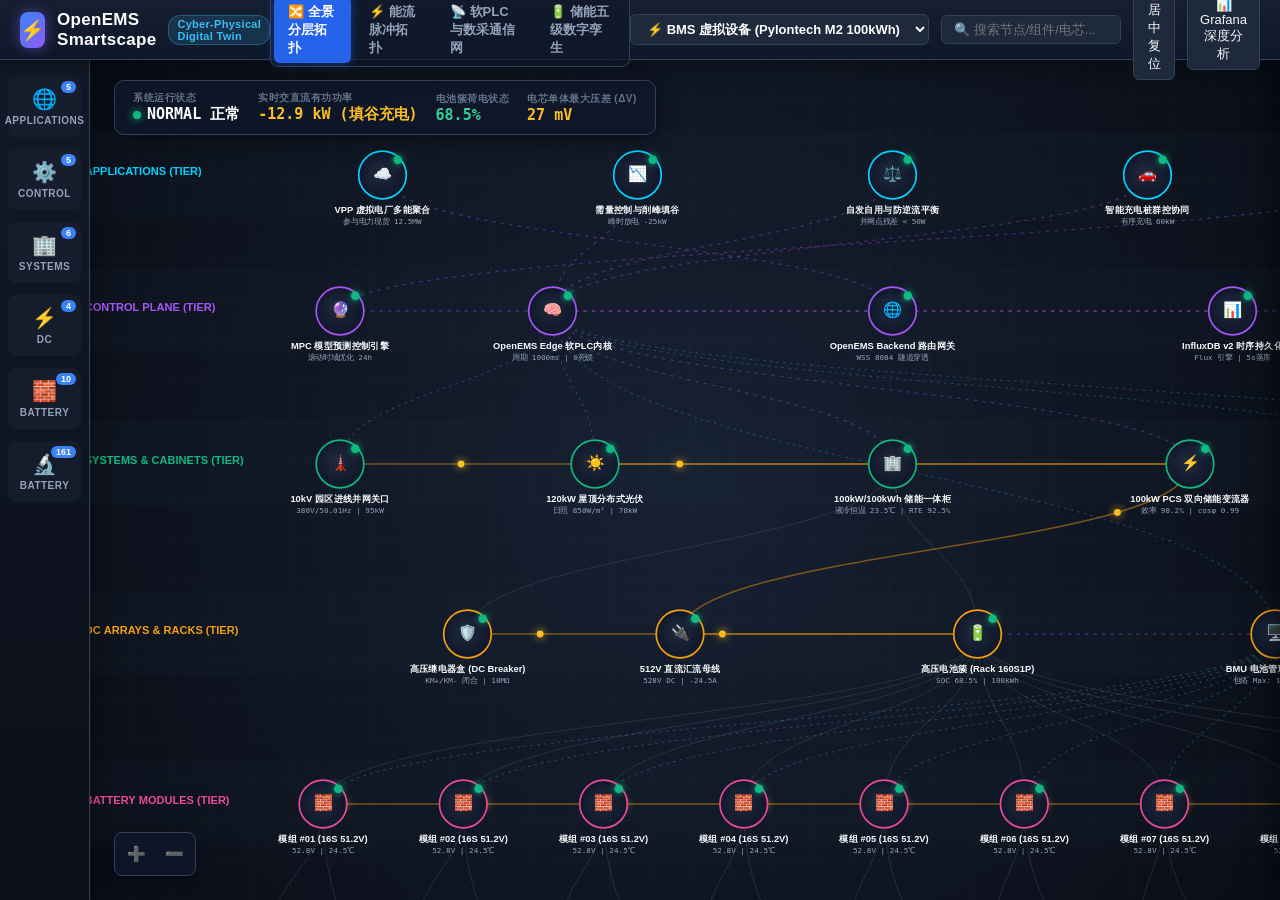
==== smartscape/index.html @ bf49f4ec "feat(smartscape): build Dynatrace Smartscape-style full-stack interactive topology system for OpenEM" ====
<!DOCTYPE html>
<html lang="zh-CN">
<head>
  <meta charset="UTF-8">
  <meta name="viewport" content="width=device-width, initial-scale=1.0">
  <title>OpenEMS Smartscape | 储能系统与微电网立体全栈拓扑</title>
  <link rel="stylesheet" href="smartscape.css">
  <link rel="icon" href="data:image/svg+xml,<svg xmlns='http://www.w3.org/2000/svg' viewBox='0 0 100 100'><text y='.9em' font-size='90'>⚡</text></svg>">
</head>
<body>
  <div id="app-container">

    <!-- Top Navigation Header -->
    <header id="smartscape-header">
      <div class="brand-section">
        <div class="brand-icon">⚡</div>
        <div class="brand-title">
          OpenEMS Smartscape
          <span class="brand-tag">Cyber-Physical Digital Twin</span>
        </div>
      </div>

      <!-- Mode Switcher Tabs -->
      <div class="mode-tabs">
        <div class="mode-tab active" data-mode="smartscape">🔀 全景分层拓扑</div>
        <div class="mode-tab" data-mode="powerflow">⚡ 能流脉冲拓扑</div>
        <div class="mode-tab" data-mode="controlcomm">📡 软PLC与数采通信网</div>
        <div class="mode-tab" data-mode="bess">🔋 储能五级数字孪生</div>
      </div>

      <!-- Control Buttons & Station Switcher -->
      <div class="controls-section">
        <select id="station-select" class="station-select">
          <option value="bms">⚡ BMS 虚拟设备 (Pylontech M2 100kWh)</option>
          <option value="0">🏭 园区光储充一体化微电网 (edge0)</option>
          <option value="1">🏗️ 重工业削峰填谷储能系统 (edge1)</option>
          <option value="2">⚡ 电网侧独立调频储能电站 (edge2)</option>
          <option value="3">🏬 商业综合体分布式微网 (edge3)</option>
          <option value="4">🏝️ 海岛多能互补离网系统 (edge4)</option>
        </select>

        <input type="text" id="search-box" class="search-box" placeholder="🔍 搜索节点/组件/电芯...">

        <button id="btn-fit" class="header-btn" title="自适应居中">🎯 居中复位</button>
        <button onclick="window.open('/d/openems-bess-topology', '_blank')" class="header-btn" title="查看 Grafana 五级深度分析看板">📊 Grafana 深度分析</button>
      </div>
    </header>

    <!-- Main Viewport (Rail + Canvas + Inspector Drawer) -->
    <div id="main-viewport">

      <!-- Left Vertical Smartscape Rail -->
      <aside id="smartscape-rail">
        <!-- Dynamically populated with Tiers: Apps, Control, Systems, Arrays, Modules, Cells -->
      </aside>

      <!-- Center Interactive Canvas Area -->
      <main id="canvas-wrapper">
        <div class="canvas-grid-bg"></div>
        <canvas id="topology-canvas"></canvas>

        <!-- Floating Global KPI Status Banner -->
        <div class="global-kpi-banner">
          <div class="kpi-item">
            <span class="kpi-label">系统运行状态</span>
            <span class="kpi-val"><span class="status-dot"></span>NORMAL 正常</span>
          </div>
          <div class="kpi-item">
            <span class="kpi-label">实时交直流有功功率</span>
            <span id="kpi-power" class="kpi-val">-12.9 kW (填谷充电)</span>
          </div>
          <div class="kpi-item">
            <span class="kpi-label">电池簇荷电状态</span>
            <span id="kpi-soc" class="kpi-val" style="color: #34d399;">68.5%</span>
          </div>
          <div class="kpi-item">
            <span class="kpi-label">电芯单体最大压差 (ΔV)</span>
            <span id="kpi-delta-v" class="kpi-val" style="color: #fbbf24;">27 mV</span>
          </div>
        </div>

        <!-- Canvas Floating Bottom Toolbar -->
        <div class="canvas-toolbar">
          <button id="btn-zoom-in" class="canvas-tool-btn" title="放大">➕</button>
          <button id="btn-zoom-out" class="canvas-tool-btn" title="缩小">➖</button>
        </div>

        <!-- Hover Floating Tooltip -->
        <div id="smartscape-tooltip" class="smartscape-tooltip"></div>
      </main>

      <!-- Right-Hand Inspector Drawer -->
      <aside id="inspector-drawer" class="collapsed">
        <div class="drawer-header">
          <div>
            <div id="drawer-badge" class="drawer-entity-badge">TIER</div>
            <div id="drawer-title" class="drawer-title">实体全景探针</div>
            <div id="drawer-subtitle" class="drawer-subtitle">选择拓扑节点查看实时健康体检</div>
          </div>
          <button id="drawer-close" class="drawer-close-btn" title="收起抽屉">✕</button>
        </div>

        <div class="drawer-body">
          <!-- Real-Time Metrics Grid -->
          <div>
            <div class="section-label">⚡ 实时运行遥测指标 (Real-Time KPIs)</div>
            <div id="drawer-metrics" class="metrics-grid">
              <!-- Dynamically populated cards -->
            </div>
          </div>

          <!-- Rolling 30-Second Sparkline Trend -->
          <div>
            <div class="section-label">📈 动态时序趋势 (30s Rolling Trend)</div>
            <div class="sparkline-box">
              <canvas id="sparkline-canvas"></canvas>
            </div>
          </div>

          <!-- Upstream Dependencies -->
          <div>
            <div class="section-label">⬆️ 上游供给与控制依赖 (Inbound Dependencies)</div>
            <div id="drawer-deps-in" class="dep-tree">
              <!-- Dynamically populated -->
            </div>
          </div>

          <!-- Downstream Dependencies -->
          <div>
            <div class="section-label">⬇️ 下游受控与下级拓扑 (Outbound Containment)</div>
            <div id="drawer-deps-out" class="dep-tree">
              <!-- Dynamically populated -->
            </div>
          </div>

          <!-- Diagnostic Action Buttons -->
          <div>
            <div class="section-label">🛠️ 设备指令与控制动作 (Actions)</div>
            <div class="action-btn-row">
              <button onclick="window.open('/openems-rest/channel/battery0/Soc', '_blank')" class="action-btn action-btn-outline">🔍 REST 通道探针</button>
              <button onclick="window.open('/d/openems-bess-topology', '_blank')" class="action-btn action-btn-primary">📊 Grafana 诊断大屏</button>
            </div>
          </div>
        </div>
      </aside>

    </div>
  </div>

  <script src="smartscape.js"></script>
</body>
</html>
---- smartscape/smartscape.css ----
/* ==========================================================================
   Dynatrace-Style Smartscape Full-Stack Interactive Topology Stylesheet
   Theme: Cyber-Industrial Dark Mode (Precision Sci-Fi / High-Contrast)
   ========================================================================== */

:root {
  --bg-dark: #0a0e17;
  --bg-panel: #111827;
  --bg-panel-hover: #1f2937;
  --bg-surface: #1e293b;
  --border-color: #334155;
  --border-light: #475569;
  
  --text-main: #f8fafc;
  --text-muted: #94a3b8;
  --text-dim: #64748b;
  
  /* Dynatrace Smartscape Tier Neon Accents */
  --tier-app: #00d2ff;
  --tier-ctrl: #a855f7;
  --tier-sys: #10b981;
  --tier-array: #f59e0b;
  --tier-mod: #ec4899;
  --tier-cell: #06b6d4;
  
  /* Status Colors */
  --status-normal: #10b981;
  --status-warning: #f59e0b;
  --status-critical: #ef4444;
  --status-charge: #fbbf24;
  --status-discharge: #3b82f6;
  --status-standby: #64748b;

  --font-sans: -apple-system, BlinkMacSystemFont, 'Segoe UI', Roboto, Helvetica, Arial, sans-serif;
  --font-mono: 'JetBrains Mono', 'Fira Code', Consolas, monospace;
}

* {
  box-sizing: border-box;
  margin: 0;
  padding: 0;
}

body, html {
  width: 100%;
  height: 100%;
  overflow: hidden;
  background-color: var(--bg-dark);
  color: var(--text-main);
  font-family: var(--font-sans);
  user-select: none;
}

#app-container {
  display: flex;
  flex-direction: column;
  width: 100vw;
  height: 100vh;
}

/* ==========================================================================
   Top Header Navigation Bar
   ========================================================================== */
#smartscape-header {
  height: 60px;
  background: linear-gradient(180deg, #161f30 0%, #0f172a 100%);
  border-bottom: 1px solid var(--border-color);
  display: flex;
  align-items: center;
  justify-content: space-between;
  padding: 0 20px;
  z-index: 100;
  box-shadow: 0 4px 20px rgba(0, 0, 0, 0.4);
}

.brand-section {
  display: flex;
  align-items: center;
  gap: 12px;
}

.brand-icon {
  width: 36px;
  height: 36px;
  background: linear-gradient(135deg, #3b82f6 0%, #8b5cf6 100%);
  border-radius: 8px;
  display: flex;
  align-items: center;
  justify-content: center;
  font-size: 20px;
  box-shadow: 0 0 14px rgba(139, 92, 246, 0.5);
}

.brand-title {
  font-size: 17px;
  font-weight: 700;
  letter-spacing: 0.3px;
  color: #fff;
  display: flex;
  align-items: center;
  gap: 8px;
}

.brand-tag {
  font-size: 11px;
  font-weight: 600;
  padding: 2px 8px;
  border-radius: 12px;
  background: rgba(56, 189, 248, 0.15);
  color: #38bdf8;
  border: 1px solid rgba(56, 189, 248, 0.3);
}

.mode-tabs {
  display: flex;
  background: rgba(15, 23, 42, 0.7);
  border: 1px solid var(--border-color);
  border-radius: 8px;
  padding: 3px;
  gap: 4px;
}

.mode-tab {
  padding: 6px 14px;
  font-size: 13px;
  font-weight: 600;
  color: var(--text-muted);
  border-radius: 6px;
  cursor: pointer;
  transition: all 0.2s ease;
  display: flex;
  align-items: center;
  gap: 6px;
}

.mode-tab:hover {
  color: #fff;
  background: rgba(255, 255, 255, 0.05);
}

.mode-tab.active {
  color: #fff;
  background: #2563eb;
  box-shadow: 0 0 10px rgba(37, 99, 235, 0.5);
}

.controls-section {
  display: flex;
  align-items: center;
  gap: 12px;
}

.station-select {
  background: var(--bg-surface);
  border: 1px solid var(--border-color);
  color: #fff;
  padding: 6px 12px;
  border-radius: 6px;
  font-size: 13px;
  font-weight: 600;
  outline: none;
  cursor: pointer;
}

.station-select:focus {
  border-color: #3b82f6;
  box-shadow: 0 0 8px rgba(59, 130, 246, 0.4);
}

.search-box {
  background: var(--bg-surface);
  border: 1px solid var(--border-color);
  border-radius: 6px;
  padding: 6px 12px;
  color: #fff;
  font-size: 13px;
  outline: none;
  width: 180px;
  transition: width 0.3s ease;
}

.search-box:focus {
  width: 240px;
  border-color: #3b82f6;
}

.header-btn {
  background: var(--bg-surface);
  border: 1px solid var(--border-color);
  color: var(--text-main);
  padding: 6px 12px;
  border-radius: 6px;
  font-size: 13px;
  cursor: pointer;
  display: flex;
  align-items: center;
  gap: 6px;
  transition: all 0.2s;
}

.header-btn:hover {
  background: var(--bg-panel-hover);
  border-color: var(--border-light);
}

/* ==========================================================================
   Main Layout: Rail + Canvas + Drawer
   ========================================================================== */
#main-viewport {
  flex: 1;
  display: flex;
  position: relative;
  overflow: hidden;
}

/* Left Vertical Smartscape Rail */
#smartscape-rail {
  width: 90px;
  background: linear-gradient(180deg, #111827 0%, #0b0f19 100%);
  border-right: 1px solid var(--border-color);
  display: flex;
  flex-direction: column;
  padding: 16px 8px;
  gap: 12px;
  z-index: 50;
  box-shadow: 4px 0 16px rgba(0, 0, 0, 0.3);
}

.rail-tier-btn {
  display: flex;
  flex-direction: column;
  align-items: center;
  justify-content: center;
  padding: 10px 4px;
  border-radius: 8px;
  background: rgba(30, 41, 59, 0.4);
  border: 1px solid transparent;
  cursor: pointer;
  transition: all 0.25s ease;
  position: relative;
}

.rail-tier-btn:hover {
  background: rgba(30, 41, 59, 0.8);
  border-color: var(--border-light);
  transform: translateY(-2px);
}

.rail-tier-btn.active {
  background: rgba(59, 130, 246, 0.15);
  border-color: #3b82f6;
  box-shadow: 0 0 12px rgba(59, 130, 246, 0.3);
}

.tier-icon {
  font-size: 20px;
  margin-bottom: 4px;
}

.tier-label {
  font-size: 10px;
  font-weight: 700;
  text-align: center;
  color: var(--text-muted);
  text-transform: uppercase;
  letter-spacing: 0.5px;
}

.rail-tier-btn.active .tier-label {
  color: #fff;
}

.tier-badge {
  position: absolute;
  top: 4px;
  right: 4px;
  background: #3b82f6;
  color: #fff;
  font-size: 9px;
  font-weight: 800;
  padding: 1px 5px;
  border-radius: 8px;
}

/* Canvas Area */
#canvas-wrapper {
  flex: 1;
  position: relative;
  background: radial-gradient(circle at 50% 50%, #172133 0%, #090d16 100%);
  cursor: grab;
  overflow: hidden;
}

#canvas-wrapper:active {
  cursor: grabbing;
}

#topology-canvas {
  width: 100%;
  height: 100%;
  display: block;
}

/* Watermark & Grid Background */
.canvas-grid-bg {
  position: absolute;
  top: 0;
  left: 0;
  width: 100%;
  height: 100%;
  pointer-events: none;
  background-size: 40px 40px;
  background-image: 
    linear-gradient(to right, rgba(255, 255, 255, 0.02) 1px, transparent 1px),
    linear-gradient(to bottom, rgba(255, 255, 255, 0.02) 1px, transparent 1px);
}

/* Canvas Floating Toolbar */
.canvas-toolbar {
  position: absolute;
  bottom: 24px;
  left: 24px;
  background: rgba(15, 23, 42, 0.85);
  backdrop-filter: blur(8px);
  border: 1px solid var(--border-color);
  border-radius: 8px;
  display: flex;
  gap: 4px;
  padding: 4px;
  box-shadow: 0 4px 16px rgba(0, 0, 0, 0.4);
}

.canvas-tool-btn {
  width: 34px;
  height: 34px;
  background: transparent;
  border: none;
  color: var(--text-main);
  border-radius: 6px;
  font-size: 15px;
  cursor: pointer;
  display: flex;
  align-items: center;
  justify-content: center;
  transition: all 0.2s;
}

.canvas-tool-btn:hover {
  background: rgba(255, 255, 255, 0.1);
}

/* Live Global KPI Banner */
.global-kpi-banner {
  position: absolute;
  top: 20px;
  left: 24px;
  background: rgba(15, 23, 42, 0.85);
  backdrop-filter: blur(10px);
  border: 1px solid var(--border-color);
  border-radius: 10px;
  padding: 10px 18px;
  display: flex;
  align-items: center;
  gap: 18px;
  box-shadow: 0 4px 20px rgba(0, 0, 0, 0.5);
  pointer-events: none;
}

.kpi-item {
  display: flex;
  flex-direction: column;
}

.kpi-label {
  font-size: 10px;
  font-weight: 700;
  color: var(--text-dim);
  text-transform: uppercase;
  letter-spacing: 0.5px;
}

.kpi-val {
  font-size: 15px;
  font-weight: 800;
  color: #fff;
  font-family: var(--font-mono);
  display: flex;
  align-items: center;
  gap: 6px;
}

.status-dot {
  width: 8px;
  height: 8px;
  border-radius: 50%;
  background: var(--status-normal);
  box-shadow: 0 0 8px var(--status-normal);
  display: inline-block;
}

/* ==========================================================================
   Right-Hand Inspector Drawer
   ========================================================================== */
#inspector-drawer {
  width: 380px;
  background: linear-gradient(180deg, #111827 0%, #0d121c 100%);
  border-left: 1px solid var(--border-color);
  display: flex;
  flex-direction: column;
  transition: transform 0.35s cubic-bezier(0.16, 1, 0.3, 1);
  box-shadow: -6px 0 24px rgba(0, 0, 0, 0.5);
  z-index: 60;
  overflow-y: auto;
}

#inspector-drawer.collapsed {
  transform: translateX(100%);
  position: absolute;
  right: 0;
  height: 100%;
}

.drawer-header {
  padding: 18px 20px;
  border-bottom: 1px solid var(--border-color);
  display: flex;
  align-items: flex-start;
  justify-content: space-between;
  background: rgba(30, 41, 59, 0.3);
}

.drawer-entity-badge {
  font-size: 10px;
  font-weight: 800;
  text-transform: uppercase;
  letter-spacing: 0.5px;
  padding: 2px 8px;
  border-radius: 4px;
  margin-bottom: 6px;
  display: inline-block;
}

.drawer-title {
  font-size: 18px;
  font-weight: 800;
  color: #fff;
  line-height: 1.2;
}

.drawer-subtitle {
  font-size: 12px;
  color: var(--text-muted);
  margin-top: 4px;
  font-family: var(--font-mono);
}

.drawer-close-btn {
  background: transparent;
  border: none;
  color: var(--text-dim);
  font-size: 20px;
  cursor: pointer;
  padding: 4px;
  transition: color 0.2s;
}

.drawer-close-btn:hover {
  color: #fff;
}

.drawer-body {
  padding: 18px 20px;
  display: flex;
  flex-direction: column;
  gap: 18px;
}

.section-label {
  font-size: 11px;
  font-weight: 800;
  color: var(--text-dim);
  text-transform: uppercase;
  letter-spacing: 0.8px;
  margin-bottom: 8px;
  display: flex;
  align-items: center;
  gap: 6px;
}

/* Metric Cards Grid */
.metrics-grid {
  display: grid;
  grid-template-columns: repeat(2, 1fr);
  gap: 10px;
}

.metric-card {
  background: rgba(30, 41, 59, 0.4);
  border: 1px solid var(--border-color);
  border-radius: 8px;
  padding: 12px;
  display: flex;
  flex-direction: column;
}

.metric-card-label {
  font-size: 11px;
  color: var(--text-muted);
  font-weight: 600;
  margin-bottom: 4px;
}

.metric-card-val {
  font-size: 18px;
  font-weight: 800;
  color: #fff;
  font-family: var(--font-mono);
}

.metric-card-unit {
  font-size: 12px;
  font-weight: 600;
  color: var(--text-dim);
  margin-left: 2px;
}

/* Dependencies List */
.dep-tree {
  display: flex;
  flex-direction: column;
  gap: 6px;
}

.dep-node-item {
  display: flex;
  align-items: center;
  justify-content: space-between;
  background: rgba(30, 41, 59, 0.3);
  border: 1px solid rgba(255, 255, 255, 0.05);
  padding: 8px 12px;
  border-radius: 6px;
  font-size: 13px;
  cursor: pointer;
  transition: all 0.2s;
}

.dep-node-item:hover {
  background: rgba(59, 130, 246, 0.15);
  border-color: #3b82f6;
}

/* Mini Canvas Sparkline */
.sparkline-box {
  width: 100%;
  height: 70px;
  background: rgba(15, 23, 42, 0.6);
  border: 1px solid var(--border-color);
  border-radius: 8px;
  overflow: hidden;
  position: relative;
}

#sparkline-canvas {
  width: 100%;
  height: 100%;
  display: block;
}

/* Action Buttons */
.action-btn-row {
  display: grid;
  grid-template-columns: 1fr 1fr;
  gap: 10px;
  margin-top: 10px;
}

.action-btn {
  padding: 10px;
  border-radius: 6px;
  font-size: 13px;
  font-weight: 700;
  cursor: pointer;
  display: flex;
  align-items: center;
  justify-content: center;
  gap: 6px;
  transition: all 0.2s;
  border: 1px solid transparent;
}

.action-btn-primary {
  background: #2563eb;
  color: #fff;
}

.action-btn-primary:hover {
  background: #1d4ed8;
  box-shadow: 0 0 12px rgba(37, 99, 235, 0.5);
}

.action-btn-outline {
  background: transparent;
  color: var(--text-main);
  border-color: var(--border-color);
}

.action-btn-outline:hover {
  background: rgba(255, 255, 255, 0.05);
  border-color: var(--border-light);
}

/* ==========================================================================
   Tooltips and Floating Badges
   ========================================================================== */
.smartscape-tooltip {
  position: absolute;
  pointer-events: none;
  background: rgba(15, 23, 42, 0.95);
  backdrop-filter: blur(10px);
  border: 1px solid #3b82f6;
  border-radius: 8px;
  padding: 10px 14px;
  font-size: 12px;
  color: #fff;
  z-index: 1000;
  box-shadow: 0 8px 24px rgba(0, 0, 0, 0.6);
  transform: translate(-50%, -120%);
  display: none;
  min-width: 180px;
}

.tooltip-title {
  font-weight: 800;
  font-size: 13px;
  margin-bottom: 4px;
  color: #60a5fa;
}

.tooltip-row {
  display: flex;
  justify-content: space-between;
  gap: 12px;
  margin-top: 3px;
  color: var(--text-muted);
}

.tooltip-val {
  font-family: var(--font-mono);
  font-weight: 700;
  color: #fff;
}
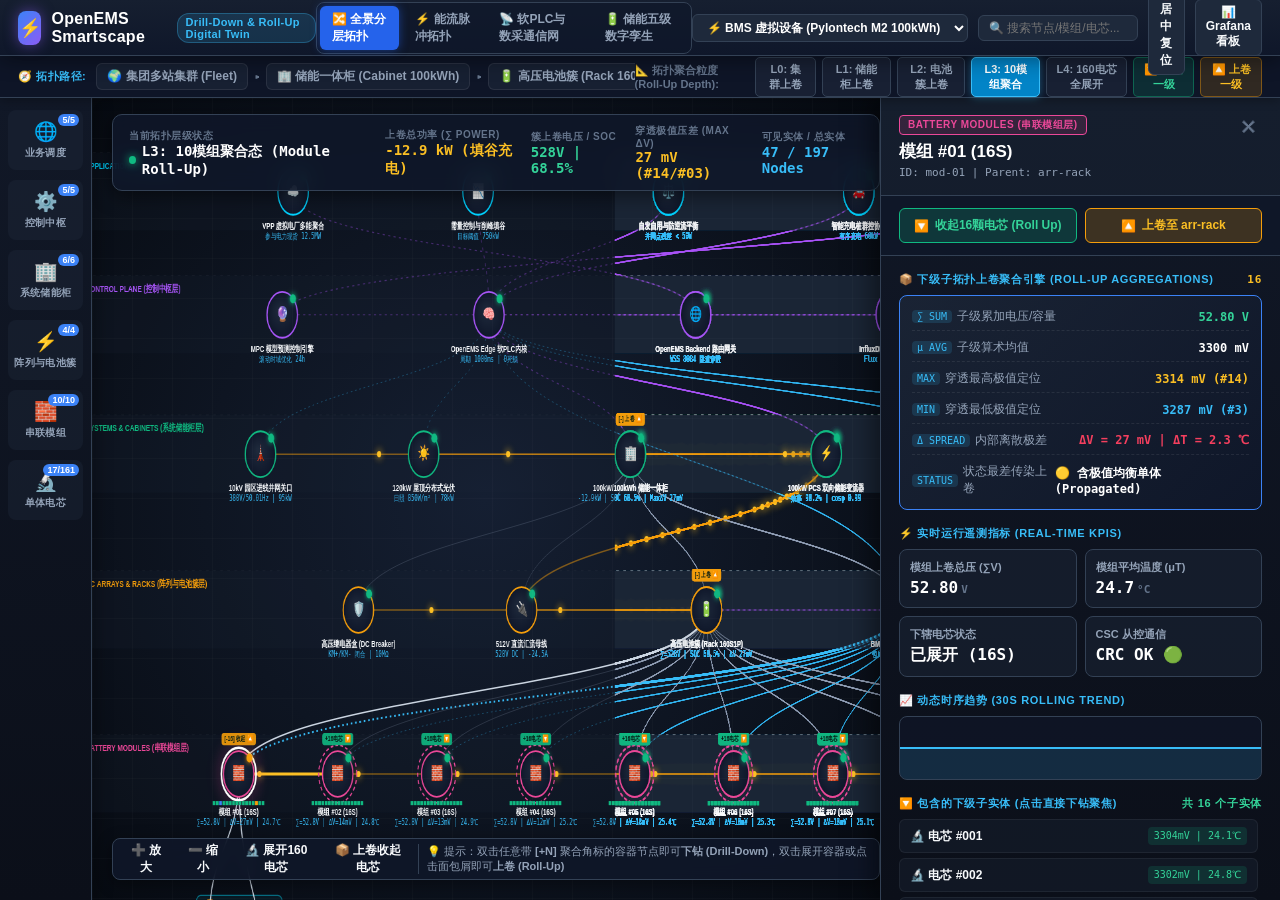
==== commit 124021df: "feat(smartscape): implement 6-level hierarchical drill-down (L0-L5) and bottom-up mathematical roll-" ====
--- a/smartscape/index.html
+++ b/smartscape/index.html
@@ -3,20 +3,20 @@
 <head>
   <meta charset="UTF-8">
   <meta name="viewport" content="width=device-width, initial-scale=1.0">
-  <title>OpenEMS Smartscape | 储能系统与微电网立体全栈拓扑</title>
+  <title>OpenEMS Smartscape | 可下钻(Drill-Down)与上卷聚合(Roll-Up)全栈立体拓扑</title>
   <link rel="stylesheet" href="smartscape.css">
   <link rel="icon" href="data:image/svg+xml,<svg xmlns='http://www.w3.org/2000/svg' viewBox='0 0 100 100'><text y='.9em' font-size='90'>⚡</text></svg>">
 </head>
 <body>
   <div id="app-container">
 
-    <!-- Top Navigation Header -->
+    <!-- 1. Top Navigation Header -->
     <header id="smartscape-header">
       <div class="brand-section">
         <div class="brand-icon">⚡</div>
         <div class="brand-title">
           OpenEMS Smartscape
-          <span class="brand-tag">Cyber-Physical Digital Twin</span>
+          <span class="brand-tag">Drill-Down & Roll-Up Digital Twin</span>
         </div>
       </div>
 
@@ -39,19 +39,38 @@
           <option value="4">🏝️ 海岛多能互补离网系统 (edge4)</option>
         </select>
 
-        <input type="text" id="search-box" class="search-box" placeholder="🔍 搜索节点/组件/电芯...">
+        <input type="text" id="search-box" class="search-box" placeholder="🔍 搜索节点/模组/电芯...">
 
         <button id="btn-fit" class="header-btn" title="自适应居中">🎯 居中复位</button>
-        <button onclick="window.open('/d/openems-bess-topology', '_blank')" class="header-btn" title="查看 Grafana 五级深度分析看板">📊 Grafana 深度分析</button>
+        <button onclick="window.open('/d/openems-bess-topology', '_blank')" class="header-btn" title="查看 Grafana 五级深度分析看板">📊 Grafana 看板</button>
       </div>
     </header>
 
-    <!-- Main Viewport (Rail + Canvas + Inspector Drawer) -->
+    <!-- 2. Drill-Down Breadcrumb & Roll-Up Granularity Bar -->
+    <nav id="drilldown-bar">
+      <div class="breadcrumb-trail" id="breadcrumb-trail">
+        <!-- Dynamically populated breadcrumb trail: Fleet > Cabinet > Rack > Module > Cell -->
+      </div>
+
+      <div class="depth-controls">
+        <span class="depth-label">📐 拓扑聚合粒度 (Roll-Up Depth):</span>
+        <button class="depth-pill" data-depth="0" title="将全站上卷为电站集群节点">L0: 集群上卷</button>
+        <button class="depth-pill" data-depth="1" title="将阵列/电池簇/模组/电芯上卷至储能柜">L1: 储能柜上卷</button>
+        <button class="depth-pill" data-depth="2" title="将10个模组与160颗电芯上卷至高压电池簇">L2: 电池簇上卷</button>
+        <button class="depth-pill active" data-depth="3" title="展示10个串联模组，每个模组聚合16颗电芯 (双击单模组可精准下钻)">L3: 10模组聚合</button>
+        <button class="depth-pill" data-depth="4" title="下钻展开全部160颗单体电芯矩阵">L4: 160电芯全展开</button>
+
+        <button id="btn-top-drilldown" class="rollup-action-btn" title="向下钻取展开子拓扑 (Drill Down)">🔽 下钻一级</button>
+        <button id="btn-top-rollup" class="rollup-action-btn up" title="向上卷起聚合至父容器 (Roll Up)">🔼 上卷一级</button>
+      </div>
+    </nav>
+
+    <!-- 3. Main Viewport (Rail + Canvas + Inspector Drawer) -->
     <div id="main-viewport">
 
       <!-- Left Vertical Smartscape Rail -->
       <aside id="smartscape-rail">
-        <!-- Dynamically populated with Tiers: Apps, Control, Systems, Arrays, Modules, Cells -->
+        <!-- Dynamically populated with Tiers & Roll-Up badges -->
       </aside>
 
       <!-- Center Interactive Canvas Area -->
@@ -62,27 +81,34 @@
         <!-- Floating Global KPI Status Banner -->
         <div class="global-kpi-banner">
           <div class="kpi-item">
-            <span class="kpi-label">系统运行状态</span>
-            <span class="kpi-val"><span class="status-dot"></span>NORMAL 正常</span>
-          </div>
-          <div class="kpi-item">
-            <span class="kpi-label">实时交直流有功功率</span>
+            <span class="kpi-label">当前拓扑层级状态</span>
+            <span id="kpi-depth-status" class="kpi-val"><span class="status-dot"></span>L3: 10模组聚合态</span>
+          </div>
+          <div class="kpi-item">
+            <span class="kpi-label">上卷总功率 (∑ Power)</span>
             <span id="kpi-power" class="kpi-val">-12.9 kW (填谷充电)</span>
           </div>
           <div class="kpi-item">
-            <span class="kpi-label">电池簇荷电状态</span>
-            <span id="kpi-soc" class="kpi-val" style="color: #34d399;">68.5%</span>
-          </div>
-          <div class="kpi-item">
-            <span class="kpi-label">电芯单体最大压差 (ΔV)</span>
-            <span id="kpi-delta-v" class="kpi-val" style="color: #fbbf24;">27 mV</span>
+            <span class="kpi-label">簇上卷电压 / SOC</span>
+            <span id="kpi-soc" class="kpi-val" style="color: #34d399;">528.0V | 68.5%</span>
+          </div>
+          <div class="kpi-item">
+            <span class="kpi-label">穿透极值压差 (Max ΔV)</span>
+            <span id="kpi-delta-v" class="kpi-val" style="color: #fbbf24;">27 mV (#14/#03)</span>
+          </div>
+          <div class="kpi-item">
+            <span class="kpi-label">可见实体 / 总实体</span>
+            <span id="kpi-node-count" class="kpi-val" style="color: #38bdf8;">30 / 191 Nodes</span>
           </div>
         </div>
 
         <!-- Canvas Floating Bottom Toolbar -->
         <div class="canvas-toolbar">
-          <button id="btn-zoom-in" class="canvas-tool-btn" title="放大">➕</button>
-          <button id="btn-zoom-out" class="canvas-tool-btn" title="缩小">➖</button>
+          <button id="btn-zoom-in" class="canvas-tool-btn" title="放大视口">➕ 放大</button>
+          <button id="btn-zoom-out" class="canvas-tool-btn" title="缩小视口">➖ 缩小</button>
+          <button id="btn-expand-all-mods" class="canvas-tool-btn" title="展开全部模组电芯">🔬 展开160电芯</button>
+          <button id="btn-collapse-all-mods" class="canvas-tool-btn" title="收起全部电芯上卷至模组">📦 上卷收起电芯</button>
+          <span class="toolbar-hint">💡 提示：双击任意带 <b>[+N]</b> 聚合角标的容器节点即可<b>下钻 (Drill-Down)</b>，双击展开容器或点击面包屑即可<b>上卷 (Roll-Up)</b></span>
         </div>
 
         <!-- Hover Floating Tooltip -->
@@ -95,12 +121,33 @@
           <div>
             <div id="drawer-badge" class="drawer-entity-badge">TIER</div>
             <div id="drawer-title" class="drawer-title">实体全景探针</div>
-            <div id="drawer-subtitle" class="drawer-subtitle">选择拓扑节点查看实时健康体检</div>
+            <div id="drawer-subtitle" class="drawer-subtitle">选择拓扑节点查看实时健康体检与上卷聚合数据</div>
           </div>
           <button id="drawer-close" class="drawer-close-btn" title="收起抽屉">✕</button>
         </div>
 
+        <!-- Hierarchy Drill-Down & Roll-Up Controls in Drawer -->
+        <div class="drawer-hierarchy-actions">
+          <button id="btn-drawer-drilldown" class="hierarchy-btn drill-down">
+            <span>🔽</span> <span id="lbl-drawer-drilldown">下钻展开子拓扑</span>
+          </button>
+          <button id="btn-drawer-rollup" class="hierarchy-btn roll-up">
+            <span>🔼</span> <span id="lbl-drawer-rollup">上卷至父容器</span>
+          </button>
+        </div>
+
         <div class="drawer-body">
+          <!-- Bottom-Up Roll-Up Mathematical Summary Section -->
+          <div id="drawer-rollup-section" style="display: none;">
+            <div class="section-label">
+              <span>📦 下级子拓扑上卷聚合引擎 (Roll-Up Aggregations)</span>
+              <span id="drawer-rollup-badge" style="color:#fbbf24;font-family:monospace;">16 Children</span>
+            </div>
+            <div id="drawer-rollup-box" class="rollup-summary-box">
+              <!-- Dynamically populated roll-up math formulas & values -->
+            </div>
+          </div>
+
           <!-- Real-Time Metrics Grid -->
           <div>
             <div class="section-label">⚡ 实时运行遥测指标 (Real-Time KPIs)</div>
@@ -117,9 +164,20 @@
             </div>
           </div>
 
+          <!-- Drill-Down Child Entities List -->
+          <div id="drawer-children-section" style="display: none;">
+            <div class="section-label">
+              <span>🔽 包含的下级子实体 (点击直接下钻聚焦)</span>
+              <span id="drawer-children-count" style="color:#34d399;"></span>
+            </div>
+            <div id="drawer-children-list" class="dep-tree">
+              <!-- Dynamically populated child nodes -->
+            </div>
+          </div>
+
           <!-- Upstream Dependencies -->
           <div>
-            <div class="section-label">⬆️ 上游供给与控制依赖 (Inbound Dependencies)</div>
+            <div class="section-label">⬆️ 上游父容器与供给依赖 (Parent & Inbound)</div>
             <div id="drawer-deps-in" class="dep-tree">
               <!-- Dynamically populated -->
             </div>
@@ -127,7 +185,7 @@
 
           <!-- Downstream Dependencies -->
           <div>
-            <div class="section-label">⬇️ 下游受控与下级拓扑 (Outbound Containment)</div>
+            <div class="section-label">⬇️ 下游受控与横向关联 (Outbound Links)</div>
             <div id="drawer-deps-out" class="dep-tree">
               <!-- Dynamically populated -->
             </div>
--- a/smartscape/smartscape.css
+++ b/smartscape/smartscape.css
@@ -1,12 +1,13 @@
 /* ==========================================================================
    Dynatrace-Style Smartscape Full-Stack Interactive Topology Stylesheet
+   Features: Multi-Tier Drill-Down (下钻) & Bottom-Up Roll-Up (上卷聚合)
    Theme: Cyber-Industrial Dark Mode (Precision Sci-Fi / High-Contrast)
    ========================================================================== */
 
 :root {
-  --bg-dark: #0a0e17;
-  --bg-panel: #111827;
-  --bg-panel-hover: #1f2937;
+  --bg-dark: #070b12;
+  --bg-panel: #0f172a;
+  --bg-panel-hover: #1e293b;
   --bg-surface: #1e293b;
   --border-color: #334155;
   --border-light: #475569;
@@ -16,6 +17,7 @@
   --text-dim: #64748b;
   
   /* Dynatrace Smartscape Tier Neon Accents */
+  --tier-fleet: #38bdf8;
   --tier-app: #00d2ff;
   --tier-ctrl: #a855f7;
   --tier-sys: #10b981;
@@ -62,13 +64,13 @@
    Top Header Navigation Bar
    ========================================================================== */
 #smartscape-header {
-  height: 60px;
+  height: 56px;
   background: linear-gradient(180deg, #161f30 0%, #0f172a 100%);
   border-bottom: 1px solid var(--border-color);
   display: flex;
   align-items: center;
   justify-content: space-between;
-  padding: 0 20px;
+  padding: 0 18px;
   z-index: 100;
   box-shadow: 0 4px 20px rgba(0, 0, 0, 0.4);
 }
@@ -76,23 +78,23 @@
 .brand-section {
   display: flex;
   align-items: center;
-  gap: 12px;
+  gap: 10px;
 }
 
 .brand-icon {
-  width: 36px;
-  height: 36px;
+  width: 34px;
+  height: 34px;
   background: linear-gradient(135deg, #3b82f6 0%, #8b5cf6 100%);
   border-radius: 8px;
   display: flex;
   align-items: center;
   justify-content: center;
-  font-size: 20px;
+  font-size: 18px;
   box-shadow: 0 0 14px rgba(139, 92, 246, 0.5);
 }
 
 .brand-title {
-  font-size: 17px;
+  font-size: 16px;
   font-weight: 700;
   letter-spacing: 0.3px;
   color: #fff;
@@ -121,8 +123,8 @@
 }
 
 .mode-tab {
-  padding: 6px 14px;
-  font-size: 13px;
+  padding: 5px 12px;
+  font-size: 12px;
   font-weight: 600;
   color: var(--text-muted);
   border-radius: 6px;
@@ -130,7 +132,7 @@
   transition: all 0.2s ease;
   display: flex;
   align-items: center;
-  gap: 6px;
+  gap: 5px;
 }
 
 .mode-tab:hover {
@@ -147,16 +149,16 @@
 .controls-section {
   display: flex;
   align-items: center;
-  gap: 12px;
+  gap: 10px;
 }
 
 .station-select {
   background: var(--bg-surface);
   border: 1px solid var(--border-color);
   color: #fff;
-  padding: 6px 12px;
+  padding: 5px 10px;
   border-radius: 6px;
-  font-size: 13px;
+  font-size: 12px;
   font-weight: 600;
   outline: none;
   cursor: pointer;
@@ -164,23 +166,22 @@
 
 .station-select:focus {
   border-color: #3b82f6;
-  box-shadow: 0 0 8px rgba(59, 130, 246, 0.4);
 }
 
 .search-box {
   background: var(--bg-surface);
   border: 1px solid var(--border-color);
   border-radius: 6px;
-  padding: 6px 12px;
-  color: #fff;
-  font-size: 13px;
+  padding: 5px 10px;
+  color: #fff;
+  font-size: 12px;
   outline: none;
-  width: 180px;
-  transition: width 0.3s ease;
+  width: 160px;
+  transition: width 0.25s ease;
 }
 
 .search-box:focus {
-  width: 240px;
+  width: 210px;
   border-color: #3b82f6;
 }
 
@@ -188,19 +189,157 @@
   background: var(--bg-surface);
   border: 1px solid var(--border-color);
   color: var(--text-main);
-  padding: 6px 12px;
+  padding: 5px 10px;
   border-radius: 6px;
-  font-size: 13px;
-  cursor: pointer;
-  display: flex;
-  align-items: center;
-  gap: 6px;
+  font-size: 12px;
+  font-weight: 600;
+  cursor: pointer;
+  display: flex;
+  align-items: center;
+  gap: 5px;
   transition: all 0.2s;
 }
 
 .header-btn:hover {
   background: var(--bg-panel-hover);
   border-color: var(--border-light);
+}
+
+/* ==========================================================================
+   Drill-Down & Roll-Up Breadcrumb Bar (#drilldown-bar)
+   ========================================================================== */
+#drilldown-bar {
+  height: 42px;
+  background: rgba(15, 23, 42, 0.95);
+  border-bottom: 1px solid var(--border-color);
+  display: flex;
+  align-items: center;
+  justify-content: space-between;
+  padding: 0 18px;
+  z-index: 95;
+  box-shadow: 0 2px 10px rgba(0, 0, 0, 0.3);
+}
+
+.breadcrumb-trail {
+  display: flex;
+  align-items: center;
+  gap: 6px;
+  overflow-x: auto;
+  white-space: nowrap;
+}
+
+.breadcrumb-label {
+  font-size: 11px;
+  font-weight: 800;
+  color: #38bdf8;
+  text-transform: uppercase;
+  letter-spacing: 0.5px;
+  margin-right: 4px;
+  display: flex;
+  align-items: center;
+  gap: 4px;
+}
+
+.crumb-item {
+  display: inline-flex;
+  align-items: center;
+  gap: 5px;
+  padding: 4px 10px;
+  border-radius: 6px;
+  font-size: 12px;
+  font-weight: 600;
+  color: var(--text-muted);
+  background: rgba(30, 41, 59, 0.6);
+  border: 1px solid rgba(255, 255, 255, 0.08);
+  cursor: pointer;
+  transition: all 0.2s;
+}
+
+.crumb-item:hover {
+  color: #fff;
+  background: rgba(59, 130, 246, 0.2);
+  border-color: #3b82f6;
+}
+
+.crumb-item.active {
+  color: #fff;
+  background: linear-gradient(135deg, rgba(37, 99, 235, 0.35), rgba(139, 92, 246, 0.35));
+  border-color: #60a5fa;
+  box-shadow: 0 0 10px rgba(59, 130, 246, 0.3);
+}
+
+.crumb-sep {
+  color: var(--text-dim);
+  font-size: 12px;
+  font-weight: bold;
+}
+
+.depth-controls {
+  display: flex;
+  align-items: center;
+  gap: 6px;
+}
+
+.depth-label {
+  font-size: 11px;
+  font-weight: 700;
+  color: var(--text-dim);
+  margin-right: 4px;
+}
+
+.depth-pill {
+  padding: 4px 9px;
+  border-radius: 5px;
+  font-size: 11px;
+  font-weight: 700;
+  color: var(--text-muted);
+  background: rgba(30, 41, 59, 0.6);
+  border: 1px solid var(--border-color);
+  cursor: pointer;
+  transition: all 0.2s;
+}
+
+.depth-pill:hover {
+  color: #fff;
+  border-color: #60a5fa;
+}
+
+.depth-pill.active {
+  color: #fff;
+  background: #0284c7;
+  border-color: #38bdf8;
+  box-shadow: 0 0 8px rgba(56, 189, 248, 0.4);
+}
+
+.rollup-action-btn {
+  padding: 4px 10px;
+  border-radius: 5px;
+  font-size: 11px;
+  font-weight: 700;
+  cursor: pointer;
+  border: 1px solid rgba(16, 185, 129, 0.4);
+  background: rgba(16, 185, 129, 0.15);
+  color: #34d399;
+  display: flex;
+  align-items: center;
+  gap: 4px;
+  transition: all 0.2s;
+}
+
+.rollup-action-btn:hover {
+  background: rgba(16, 185, 129, 0.3);
+  color: #fff;
+}
+
+.rollup-action-btn.up {
+  border-color: rgba(245, 158, 11, 0.4);
+  background: rgba(245, 158, 11, 0.15);
+  color: #fbbf24;
+}
+
+.rollup-action-btn.up:hover {
+  background: rgba(245, 158, 11, 0.3);
+  color: #fff;
 }
 
 /* ==========================================================================
@@ -215,13 +354,13 @@
 
 /* Left Vertical Smartscape Rail */
 #smartscape-rail {
-  width: 90px;
+  width: 92px;
   background: linear-gradient(180deg, #111827 0%, #0b0f19 100%);
   border-right: 1px solid var(--border-color);
   display: flex;
   flex-direction: column;
-  padding: 16px 8px;
-  gap: 12px;
+  padding: 12px 8px;
+  gap: 10px;
   z-index: 50;
   box-shadow: 4px 0 16px rgba(0, 0, 0, 0.3);
 }
@@ -231,7 +370,7 @@
   flex-direction: column;
   align-items: center;
   justify-content: center;
-  padding: 10px 4px;
+  padding: 9px 4px;
   border-radius: 8px;
   background: rgba(30, 41, 59, 0.4);
   border: 1px solid transparent;
@@ -243,18 +382,24 @@
 .rail-tier-btn:hover {
   background: rgba(30, 41, 59, 0.8);
   border-color: var(--border-light);
-  transform: translateY(-2px);
+  transform: translateY(-1px);
 }
 
 .rail-tier-btn.active {
-  background: rgba(59, 130, 246, 0.15);
+  background: rgba(59, 130, 246, 0.18);
   border-color: #3b82f6;
   box-shadow: 0 0 12px rgba(59, 130, 246, 0.3);
 }
 
+.rail-tier-btn.rolled-up {
+  opacity: 0.45;
+  border-style: dashed;
+  border-color: #475569;
+}
+
 .tier-icon {
-  font-size: 20px;
-  margin-bottom: 4px;
+  font-size: 19px;
+  margin-bottom: 3px;
 }
 
 .tier-label {
@@ -263,7 +408,7 @@
   text-align: center;
   color: var(--text-muted);
   text-transform: uppercase;
-  letter-spacing: 0.5px;
+  letter-spacing: 0.4px;
 }
 
 .rail-tier-btn.active .tier-label {
@@ -272,21 +417,31 @@
 
 .tier-badge {
   position: absolute;
-  top: 4px;
-  right: 4px;
+  top: 3px;
+  right: 3px;
   background: #3b82f6;
   color: #fff;
   font-size: 9px;
   font-weight: 800;
-  padding: 1px 5px;
+  padding: 1px 4px;
   border-radius: 8px;
+}
+
+.tier-state-tag {
+  font-size: 8px;
+  margin-top: 2px;
+  padding: 1px 4px;
+  border-radius: 3px;
+  font-weight: 700;
+  background: rgba(245, 158, 11, 0.2);
+  color: #fbbf24;
 }
 
 /* Canvas Area */
 #canvas-wrapper {
   flex: 1;
   position: relative;
-  background: radial-gradient(circle at 50% 50%, #172133 0%, #090d16 100%);
+  background: radial-gradient(circle at 50% 50%, #151f32 0%, #070b12 100%);
   cursor: grab;
   overflow: hidden;
 }
@@ -301,7 +456,6 @@
   display: block;
 }
 
-/* Watermark & Grid Background */
 .canvas-grid-bg {
   position: absolute;
   top: 0;
@@ -318,47 +472,58 @@
 /* Canvas Floating Toolbar */
 .canvas-toolbar {
   position: absolute;
-  bottom: 24px;
-  left: 24px;
-  background: rgba(15, 23, 42, 0.85);
+  bottom: 20px;
+  left: 20px;
+  background: rgba(15, 23, 42, 0.88);
   backdrop-filter: blur(8px);
   border: 1px solid var(--border-color);
   border-radius: 8px;
   display: flex;
-  gap: 4px;
-  padding: 4px;
+  align-items: center;
+  gap: 6px;
+  padding: 5px 8px;
   box-shadow: 0 4px 16px rgba(0, 0, 0, 0.4);
 }
 
 .canvas-tool-btn {
-  width: 34px;
-  height: 34px;
+  height: 30px;
+  padding: 0 8px;
   background: transparent;
-  border: none;
+  border: 1px solid transparent;
   color: var(--text-main);
   border-radius: 6px;
-  font-size: 15px;
+  font-size: 12px;
+  font-weight: 600;
   cursor: pointer;
   display: flex;
   align-items: center;
   justify-content: center;
+  gap: 4px;
   transition: all 0.2s;
 }
 
 .canvas-tool-btn:hover {
   background: rgba(255, 255, 255, 0.1);
+  border-color: var(--border-light);
+}
+
+.toolbar-hint {
+  font-size: 11px;
+  color: var(--text-muted);
+  padding-left: 8px;
+  border-left: 1px solid var(--border-color);
 }
 
 /* Live Global KPI Banner */
 .global-kpi-banner {
   position: absolute;
-  top: 20px;
-  left: 24px;
-  background: rgba(15, 23, 42, 0.85);
+  top: 16px;
+  left: 20px;
+  background: rgba(15, 23, 42, 0.88);
   backdrop-filter: blur(10px);
   border: 1px solid var(--border-color);
   border-radius: 10px;
-  padding: 10px 18px;
+  padding: 9px 16px;
   display: flex;
   align-items: center;
   gap: 18px;
@@ -380,7 +545,7 @@
 }
 
 .kpi-val {
-  font-size: 15px;
+  font-size: 14px;
   font-weight: 800;
   color: #fff;
   font-family: var(--font-mono);
@@ -402,12 +567,12 @@
    Right-Hand Inspector Drawer
    ========================================================================== */
 #inspector-drawer {
-  width: 380px;
-  background: linear-gradient(180deg, #111827 0%, #0d121c 100%);
+  width: 400px;
+  background: linear-gradient(180deg, #111827 0%, #0b0f19 100%);
   border-left: 1px solid var(--border-color);
   display: flex;
   flex-direction: column;
-  transition: transform 0.35s cubic-bezier(0.16, 1, 0.3, 1);
+  transition: transform 0.3s cubic-bezier(0.16, 1, 0.3, 1);
   box-shadow: -6px 0 24px rgba(0, 0, 0, 0.5);
   z-index: 60;
   overflow-y: auto;
@@ -421,12 +586,12 @@
 }
 
 .drawer-header {
-  padding: 18px 20px;
+  padding: 16px 18px;
   border-bottom: 1px solid var(--border-color);
   display: flex;
   align-items: flex-start;
   justify-content: space-between;
-  background: rgba(30, 41, 59, 0.3);
+  background: rgba(30, 41, 59, 0.35);
 }
 
 .drawer-entity-badge {
@@ -441,14 +606,14 @@
 }
 
 .drawer-title {
-  font-size: 18px;
+  font-size: 17px;
   font-weight: 800;
   color: #fff;
-  line-height: 1.2;
+  line-height: 1.25;
 }
 
 .drawer-subtitle {
-  font-size: 12px;
+  font-size: 11px;
   color: var(--text-muted);
   margin-top: 4px;
   font-family: var(--font-mono);
@@ -458,7 +623,7 @@
   background: transparent;
   border: none;
   color: var(--text-dim);
-  font-size: 20px;
+  font-size: 18px;
   cursor: pointer;
   padding: 4px;
   transition: color 0.2s;
@@ -468,37 +633,139 @@
   color: #fff;
 }
 
+/* Drill-Down / Roll-Up Action Box in Drawer */
+.drawer-hierarchy-actions {
+  display: flex;
+  gap: 8px;
+  padding: 12px 18px;
+  background: rgba(15, 23, 42, 0.7);
+  border-bottom: 1px solid var(--border-color);
+}
+
+.hierarchy-btn {
+  flex: 1;
+  padding: 8px 10px;
+  border-radius: 6px;
+  font-size: 12px;
+  font-weight: 700;
+  cursor: pointer;
+  display: flex;
+  align-items: center;
+  justify-content: center;
+  gap: 6px;
+  transition: all 0.2s;
+}
+
+.hierarchy-btn.drill-down {
+  background: rgba(16, 185, 129, 0.2);
+  border: 1px solid #10b981;
+  color: #34d399;
+}
+
+.hierarchy-btn.drill-down:hover:not(:disabled) {
+  background: #10b981;
+  color: #06281e;
+  box-shadow: 0 0 12px rgba(16, 185, 129, 0.5);
+}
+
+.hierarchy-btn.roll-up {
+  background: rgba(245, 158, 11, 0.2);
+  border: 1px solid #f59e0b;
+  color: #fbbf24;
+}
+
+.hierarchy-btn.roll-up:hover:not(:disabled) {
+  background: #f59e0b;
+  color: #271701;
+  box-shadow: 0 0 12px rgba(245, 158, 11, 0.5);
+}
+
+.hierarchy-btn:disabled {
+  opacity: 0.3;
+  cursor: not-allowed;
+  border-color: var(--border-color);
+  background: rgba(30, 41, 59, 0.3);
+  color: var(--text-dim);
+}
+
 .drawer-body {
-  padding: 18px 20px;
+  padding: 16px 18px;
   display: flex;
   flex-direction: column;
-  gap: 18px;
+  gap: 16px;
 }
 
 .section-label {
   font-size: 11px;
   font-weight: 800;
-  color: var(--text-dim);
+  color: #38bdf8;
   text-transform: uppercase;
-  letter-spacing: 0.8px;
+  letter-spacing: 0.7px;
   margin-bottom: 8px;
   display: flex;
   align-items: center;
-  gap: 6px;
+  justify-content: space-between;
+}
+
+/* Roll-Up Summary Box in Drawer */
+.rollup-summary-box {
+  background: linear-gradient(135deg, rgba(30, 41, 59, 0.7) 0%, rgba(15, 23, 42, 0.9) 100%);
+  border: 1px solid #3b82f6;
+  border-radius: 8px;
+  padding: 12px;
+  display: flex;
+  flex-direction: column;
+  gap: 8px;
+}
+
+.rollup-formula-row {
+  display: flex;
+  justify-content: space-between;
+  align-items: center;
+  font-size: 12px;
+  border-bottom: 1px dashed rgba(255, 255, 255, 0.08);
+  padding-bottom: 5px;
+}
+
+.rollup-formula-row:last-child {
+  border-bottom: none;
+  padding-bottom: 0;
+}
+
+.rollup-key {
+  color: var(--text-muted);
+  display: flex;
+  align-items: center;
+  gap: 5px;
+}
+
+.rollup-math-tag {
+  font-family: var(--font-mono);
+  font-size: 10px;
+  padding: 1px 5px;
+  border-radius: 4px;
+  background: rgba(56, 189, 248, 0.15);
+  color: #38bdf8;
+}
+
+.rollup-val {
+  font-family: var(--font-mono);
+  font-weight: 700;
+  color: #fff;
 }
 
 /* Metric Cards Grid */
 .metrics-grid {
   display: grid;
   grid-template-columns: repeat(2, 1fr);
-  gap: 10px;
+  gap: 8px;
 }
 
 .metric-card {
-  background: rgba(30, 41, 59, 0.4);
+  background: rgba(30, 41, 59, 0.45);
   border: 1px solid var(--border-color);
   border-radius: 8px;
-  padding: 12px;
+  padding: 10px;
   display: flex;
   flex-direction: column;
 }
@@ -507,52 +774,64 @@
   font-size: 11px;
   color: var(--text-muted);
   font-weight: 600;
-  margin-bottom: 4px;
+  margin-bottom: 3px;
 }
 
 .metric-card-val {
-  font-size: 18px;
+  font-size: 16px;
   font-weight: 800;
   color: #fff;
   font-family: var(--font-mono);
 }
 
 .metric-card-unit {
-  font-size: 12px;
+  font-size: 11px;
   font-weight: 600;
   color: var(--text-dim);
-  margin-left: 2px;
-}
-
-/* Dependencies List */
+  margin-left: 3px;
+}
+
+/* Dependencies & Child Entities List */
 .dep-tree {
   display: flex;
   flex-direction: column;
-  gap: 6px;
+  gap: 5px;
+  max-height: 190px;
+  overflow-y: auto;
+  padding-right: 4px;
 }
 
 .dep-node-item {
   display: flex;
   align-items: center;
   justify-content: space-between;
-  background: rgba(30, 41, 59, 0.3);
-  border: 1px solid rgba(255, 255, 255, 0.05);
-  padding: 8px 12px;
+  background: rgba(30, 41, 59, 0.35);
+  border: 1px solid rgba(255, 255, 255, 0.06);
+  padding: 7px 10px;
   border-radius: 6px;
-  font-size: 13px;
+  font-size: 12px;
   cursor: pointer;
   transition: all 0.2s;
 }
 
 .dep-node-item:hover {
-  background: rgba(59, 130, 246, 0.15);
+  background: rgba(59, 130, 246, 0.2);
   border-color: #3b82f6;
+}
+
+.dep-drill-tag {
+  font-size: 10px;
+  font-family: var(--font-mono);
+  padding: 2px 6px;
+  border-radius: 4px;
+  background: rgba(16, 185, 129, 0.15);
+  color: #34d399;
 }
 
 /* Mini Canvas Sparkline */
 .sparkline-box {
   width: 100%;
-  height: 70px;
+  height: 64px;
   background: rgba(15, 23, 42, 0.6);
   border: 1px solid var(--border-color);
   border-radius: 8px;
@@ -570,20 +849,20 @@
 .action-btn-row {
   display: grid;
   grid-template-columns: 1fr 1fr;
-  gap: 10px;
-  margin-top: 10px;
+  gap: 8px;
+  margin-top: 4px;
 }
 
 .action-btn {
-  padding: 10px;
+  padding: 8px;
   border-radius: 6px;
-  font-size: 13px;
+  font-size: 12px;
   font-weight: 700;
   cursor: pointer;
   display: flex;
   align-items: center;
   justify-content: center;
-  gap: 6px;
+  gap: 5px;
   transition: all 0.2s;
   border: 1px solid transparent;
 }
@@ -595,7 +874,6 @@
 
 .action-btn-primary:hover {
   background: #1d4ed8;
-  box-shadow: 0 0 12px rgba(37, 99, 235, 0.5);
 }
 
 .action-btn-outline {
@@ -605,7 +883,7 @@
 }
 
 .action-btn-outline:hover {
-  background: rgba(255, 255, 255, 0.05);
+  background: rgba(255, 255, 255, 0.06);
   border-color: var(--border-light);
 }
 
@@ -615,31 +893,33 @@
 .smartscape-tooltip {
   position: absolute;
   pointer-events: none;
-  background: rgba(15, 23, 42, 0.95);
+  background: rgba(15, 23, 42, 0.96);
   backdrop-filter: blur(10px);
-  border: 1px solid #3b82f6;
+  border: 1px solid #38bdf8;
   border-radius: 8px;
   padding: 10px 14px;
   font-size: 12px;
   color: #fff;
   z-index: 1000;
-  box-shadow: 0 8px 24px rgba(0, 0, 0, 0.6);
-  transform: translate(-50%, -120%);
+  box-shadow: 0 8px 24px rgba(0, 0, 0, 0.7);
+  transform: translate(-50%, -115%);
   display: none;
-  min-width: 180px;
+  min-width: 220px;
 }
 
 .tooltip-title {
   font-weight: 800;
   font-size: 13px;
-  margin-bottom: 4px;
-  color: #60a5fa;
+  margin-bottom: 5px;
+  color: #38bdf8;
+  border-bottom: 1px solid rgba(255, 255, 255, 0.1);
+  padding-bottom: 4px;
 }
 
 .tooltip-row {
   display: flex;
   justify-content: space-between;
-  gap: 12px;
+  gap: 14px;
   margin-top: 3px;
   color: var(--text-muted);
 }
@@ -649,3 +929,13 @@
   font-weight: 700;
   color: #fff;
 }
+
+.tooltip-hint {
+  margin-top: 6px;
+  padding-top: 4px;
+  border-top: 1px dashed rgba(255, 255, 255, 0.15);
+  font-size: 10px;
+  color: #fbbf24;
+  text-align: center;
+  font-weight: 700;
+}
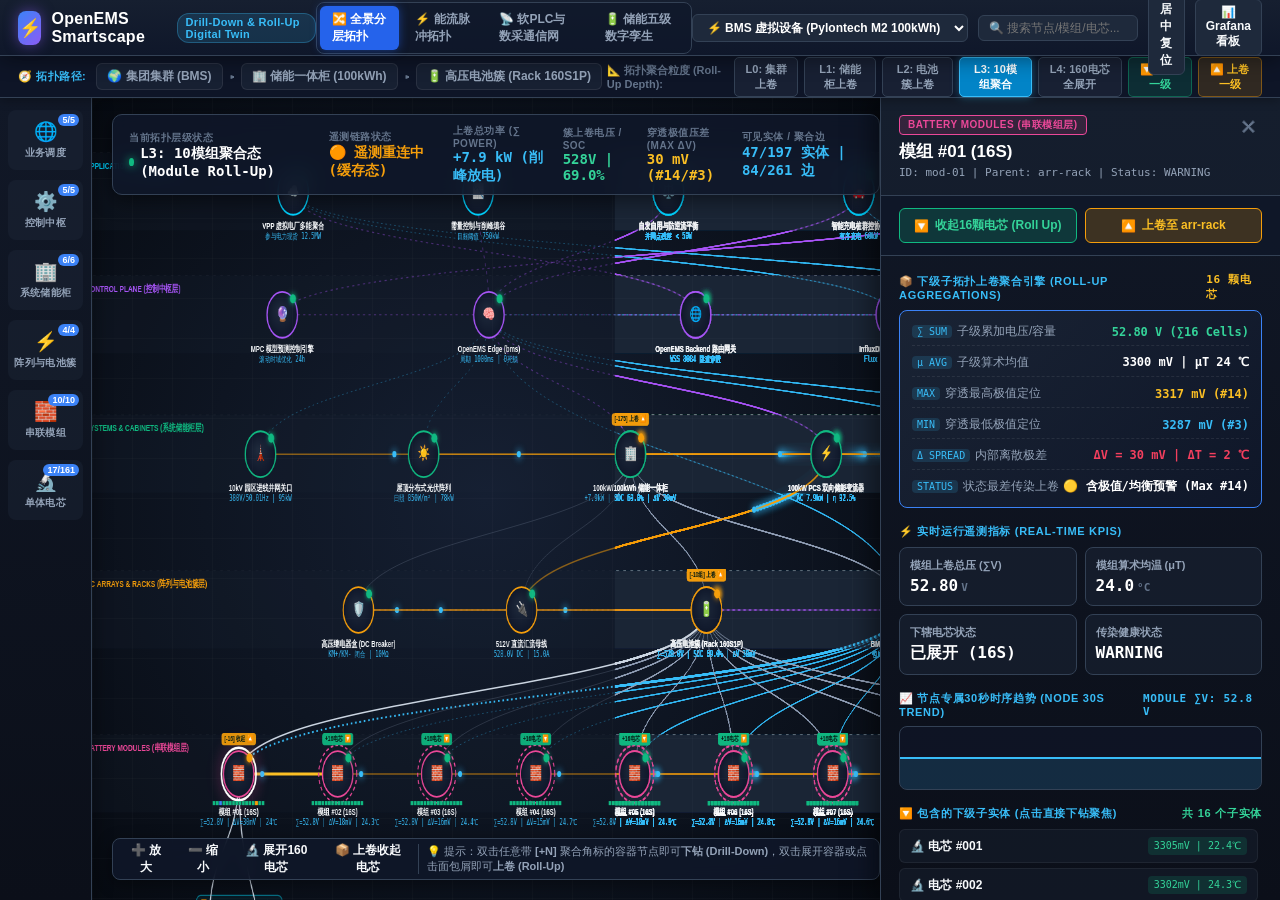
==== commit 62a9b228: "fix(smartscape): resolve all P0-P2 review items (read-only security hardening, real 160-cell Influx " ====
--- a/smartscape/index.html
+++ b/smartscape/index.html
@@ -76,7 +76,7 @@
       <!-- Center Interactive Canvas Area -->
       <main id="canvas-wrapper">
         <div class="canvas-grid-bg"></div>
-        <canvas id="topology-canvas"></canvas>
+        <canvas id="topology-canvas" tabindex="0" role="application" aria-label="OpenEMS Smartscape 可下钻与上卷交互式拓扑画布"></canvas>
 
         <!-- Floating Global KPI Status Banner -->
         <div class="global-kpi-banner">
@@ -85,6 +85,10 @@
             <span id="kpi-depth-status" class="kpi-val"><span class="status-dot"></span>L3: 10模组聚合态</span>
           </div>
           <div class="kpi-item">
+            <span class="kpi-label">遥测链路状态</span>
+            <span id="kpi-conn-status" class="kpi-val" style="color: #10b981;">🟢 实时同步 (Influx)</span>
+          </div>
+          <div class="kpi-item">
             <span class="kpi-label">上卷总功率 (∑ Power)</span>
             <span id="kpi-power" class="kpi-val">-12.9 kW (填谷充电)</span>
           </div>
@@ -97,8 +101,8 @@
             <span id="kpi-delta-v" class="kpi-val" style="color: #fbbf24;">27 mV (#14/#03)</span>
           </div>
           <div class="kpi-item">
-            <span class="kpi-label">可见实体 / 总实体</span>
-            <span id="kpi-node-count" class="kpi-val" style="color: #38bdf8;">30 / 191 Nodes</span>
+            <span class="kpi-label">可见实体 / 聚合边</span>
+            <span id="kpi-node-count" class="kpi-val" style="color: #38bdf8;">42 / 197 Nodes</span>
           </div>
         </div>
 
@@ -158,7 +162,10 @@
 
           <!-- Rolling 30-Second Sparkline Trend -->
           <div>
-            <div class="section-label">📈 动态时序趋势 (30s Rolling Trend)</div>
+            <div class="section-label">
+              <span>📈 节点专属30秒时序趋势 (Node 30s Trend)</span>
+              <span id="sparkline-metric-label" style="color:#38bdf8;font-family:monospace;">Voltage</span>
+            </div>
             <div class="sparkline-box">
               <canvas id="sparkline-canvas"></canvas>
             </div>
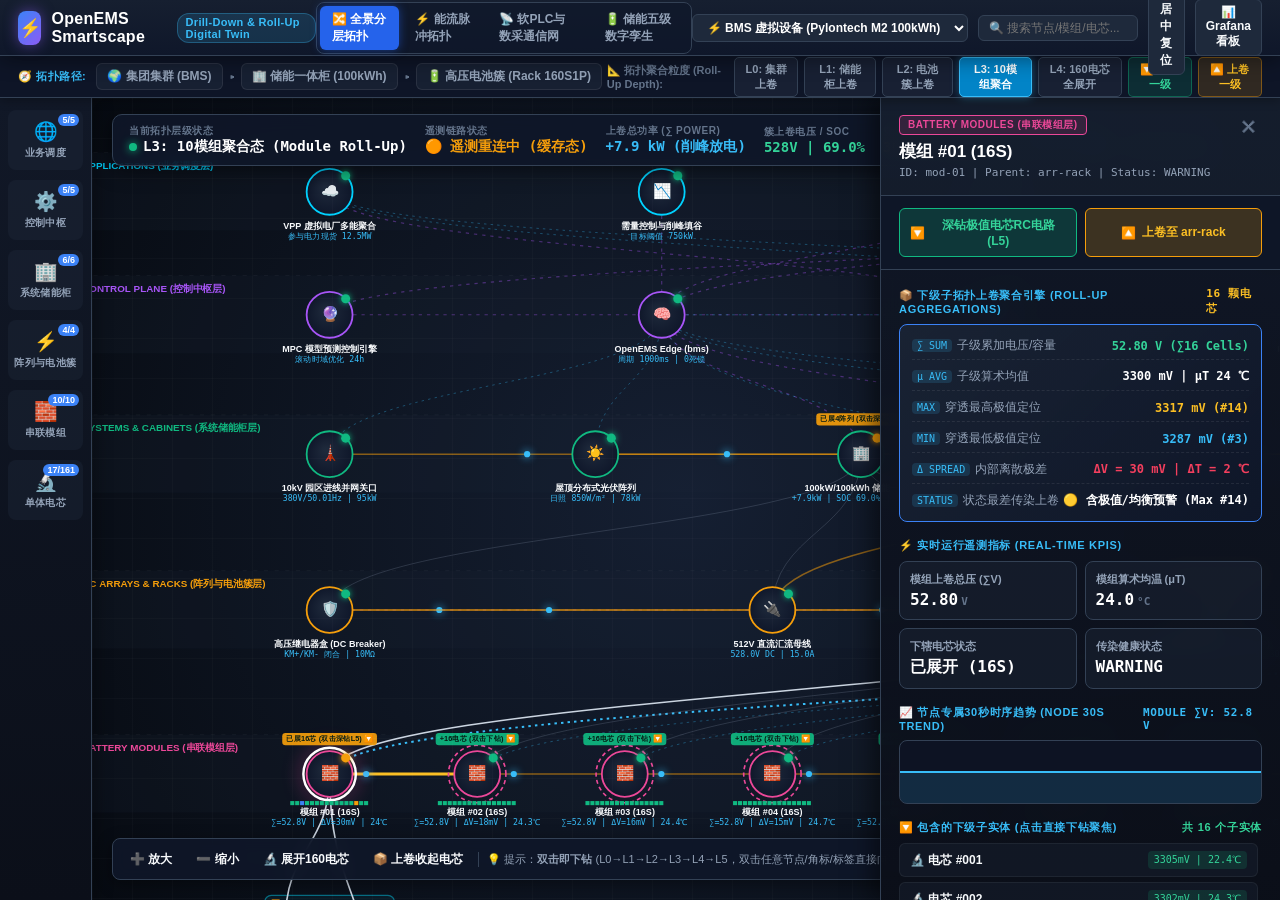
==== commit 36875f54: "feat(smartscape): enforce deterministic double-click drill-down (双击即下钻) across all L0-L5 tiers, badg" ====
--- a/smartscape/index.html
+++ b/smartscape/index.html
@@ -4,7 +4,7 @@
   <meta charset="UTF-8">
   <meta name="viewport" content="width=device-width, initial-scale=1.0">
   <title>OpenEMS Smartscape | 可下钻(Drill-Down)与上卷聚合(Roll-Up)全栈立体拓扑</title>
-  <link rel="stylesheet" href="smartscape.css">
+  <link rel="stylesheet" href="smartscape.css?v=3.2">
   <link rel="icon" href="data:image/svg+xml,<svg xmlns='http://www.w3.org/2000/svg' viewBox='0 0 100 100'><text y='.9em' font-size='90'>⚡</text></svg>">
 </head>
 <body>
@@ -112,7 +112,7 @@
           <button id="btn-zoom-out" class="canvas-tool-btn" title="缩小视口">➖ 缩小</button>
           <button id="btn-expand-all-mods" class="canvas-tool-btn" title="展开全部模组电芯">🔬 展开160电芯</button>
           <button id="btn-collapse-all-mods" class="canvas-tool-btn" title="收起全部电芯上卷至模组">📦 上卷收起电芯</button>
-          <span class="toolbar-hint">💡 提示：双击任意带 <b>[+N]</b> 聚合角标的容器节点即可<b>下钻 (Drill-Down)</b>，双击展开容器或点击面包屑即可<b>上卷 (Roll-Up)</b></span>
+          <span class="toolbar-hint">💡 提示：<b>双击即下钻</b> (L0→L1→L2→L3→L4→L5，双击任意节点/角标/标签直接向下深钻)；点击面包屑或「🔼 上卷一级」向上聚合</span>
         </div>
 
         <!-- Hover Floating Tooltip -->
@@ -212,6 +212,6 @@
     </div>
   </div>
 
-  <script src="smartscape.js"></script>
+  <script src="smartscape.js?v=3.2"></script>
 </body>
 </html>
--- a/smartscape/smartscape.css
+++ b/smartscape/smartscape.css
@@ -568,21 +568,24 @@
    ========================================================================== */
 #inspector-drawer {
   width: 400px;
-  background: linear-gradient(180deg, #111827 0%, #0b0f19 100%);
+  position: absolute;
+  top: 0;
+  right: 0;
+  height: 100%;
+  background: linear-gradient(180deg, rgba(17, 24, 39, 0.96) 0%, rgba(11, 15, 25, 0.98) 100%);
+  backdrop-filter: blur(12px);
   border-left: 1px solid var(--border-color);
   display: flex;
   flex-direction: column;
-  transition: transform 0.3s cubic-bezier(0.16, 1, 0.3, 1);
-  box-shadow: -6px 0 24px rgba(0, 0, 0, 0.5);
+  transition: transform 0.28s cubic-bezier(0.16, 1, 0.3, 1);
+  box-shadow: -6px 0 24px rgba(0, 0, 0, 0.55);
   z-index: 60;
   overflow-y: auto;
 }
 
 #inspector-drawer.collapsed {
   transform: translateX(100%);
-  position: absolute;
-  right: 0;
-  height: 100%;
+  pointer-events: none;
 }
 
 .drawer-header {
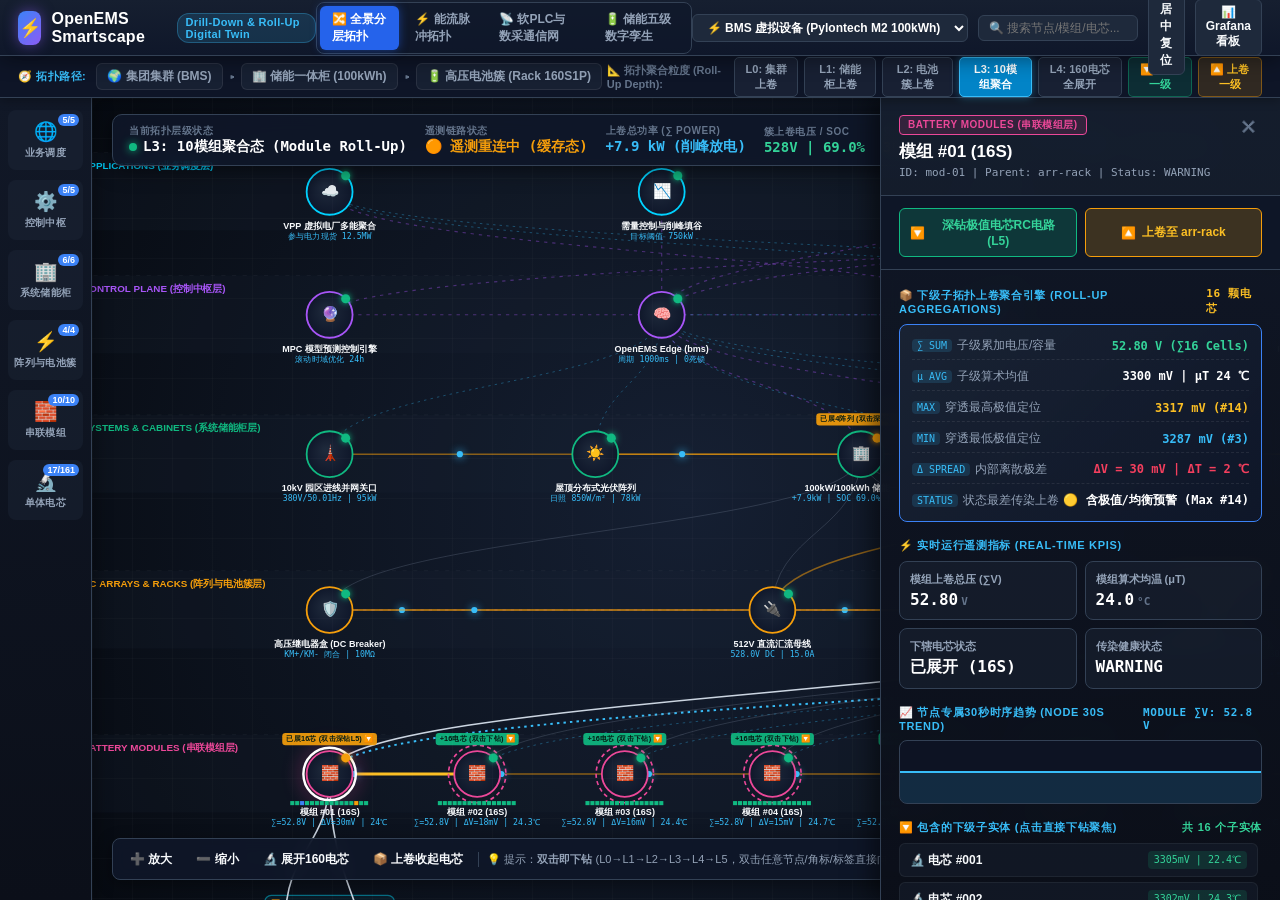
==== commit 6fdb64a3: "fix(smartscape): prevent tooltip from covering mouse cursor or node icon via canvas-local offset and" ====
--- a/smartscape/index.html
+++ b/smartscape/index.html
@@ -4,7 +4,7 @@
   <meta charset="UTF-8">
   <meta name="viewport" content="width=device-width, initial-scale=1.0">
   <title>OpenEMS Smartscape | 可下钻(Drill-Down)与上卷聚合(Roll-Up)全栈立体拓扑</title>
-  <link rel="stylesheet" href="smartscape.css?v=3.2">
+  <link rel="stylesheet" href="smartscape.css?v=3.3">
   <link rel="icon" href="data:image/svg+xml,<svg xmlns='http://www.w3.org/2000/svg' viewBox='0 0 100 100'><text y='.9em' font-size='90'>⚡</text></svg>">
 </head>
 <body>
@@ -212,6 +212,6 @@
     </div>
   </div>
 
-  <script src="smartscape.js?v=3.2"></script>
+  <script src="smartscape.js?v=3.3"></script>
 </body>
 </html>
--- a/smartscape/smartscape.css
+++ b/smartscape/smartscape.css
@@ -896,7 +896,8 @@
 .smartscape-tooltip {
   position: absolute;
   pointer-events: none;
-  background: rgba(15, 23, 42, 0.96);
+  user-select: none;
+  background: rgba(15, 23, 42, 0.94);
   backdrop-filter: blur(10px);
   border: 1px solid #38bdf8;
   border-radius: 8px;
@@ -905,9 +906,10 @@
   color: #fff;
   z-index: 1000;
   box-shadow: 0 8px 24px rgba(0, 0, 0, 0.7);
-  transform: translate(-50%, -115%);
+  transform: none;
   display: none;
   min-width: 220px;
+  max-width: 310px;
 }
 
 .tooltip-title {
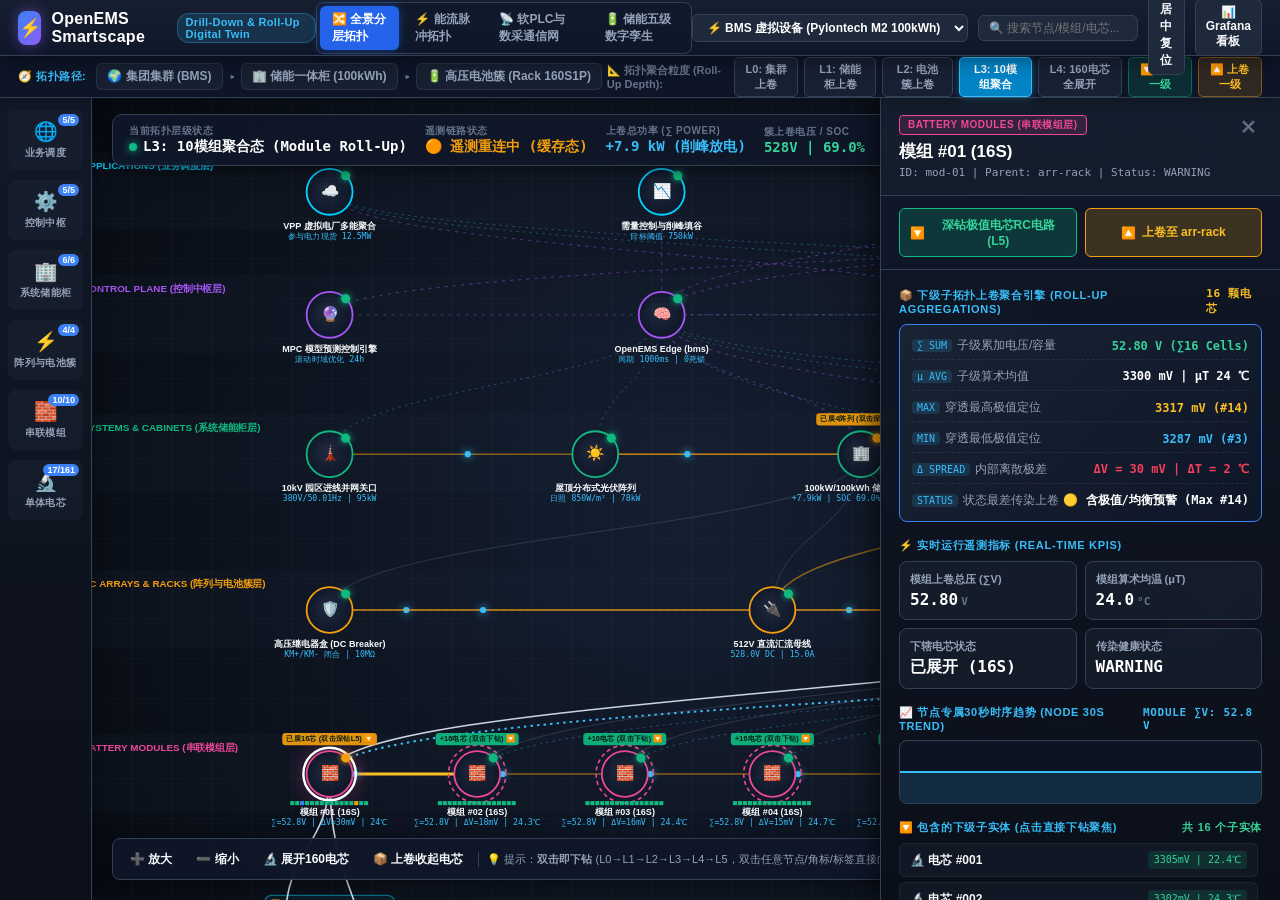
==== commit 74c96d7d: "fix(smartscape): resolve Grafana dashboard issues with PCS device integration, panel layout, and liv" ====
--- a/smartscape/index.html
+++ b/smartscape/index.html
@@ -32,6 +32,7 @@
       <div class="controls-section">
         <select id="station-select" class="station-select">
           <option value="bms">⚡ BMS 虚拟设备 (Pylontech M2 100kWh)</option>
+          <option value="pcs">⚡ 盛弘 100kW 变流电站 (Sinexcel PCS)</option>
           <option value="0">🏭 园区光储充一体化微电网 (edge0)</option>
           <option value="1">🏗️ 重工业削峰填谷储能系统 (edge1)</option>
           <option value="2">⚡ 电网侧独立调频储能电站 (edge2)</option>
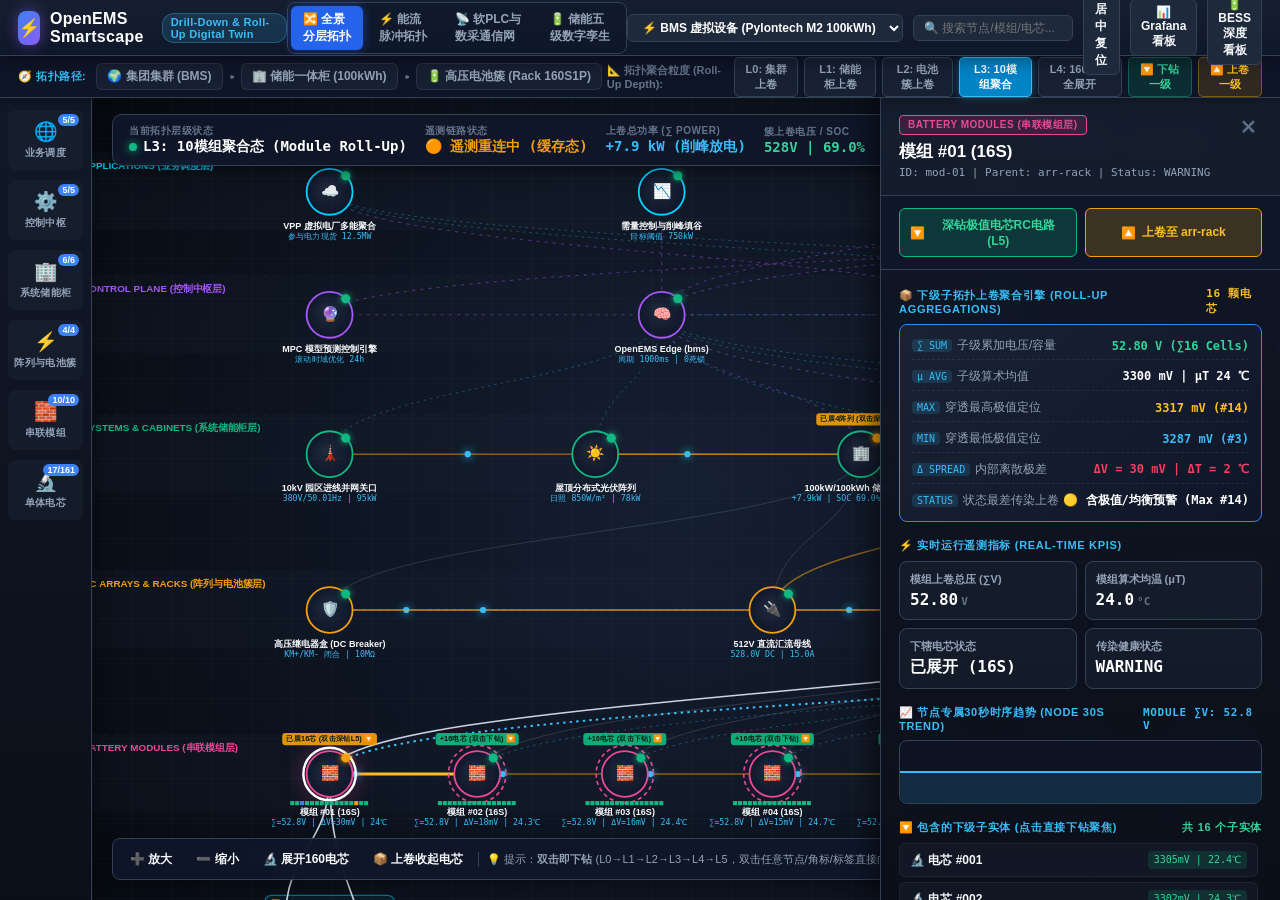
==== commit 35460607: "fix(smartscape): fix Grafana dashboard navigation link with dynamic port 3000 and station parameter" ====
--- a/smartscape/index.html
+++ b/smartscape/index.html
@@ -6,6 +6,17 @@
   <title>OpenEMS Smartscape | 可下钻(Drill-Down)与上卷聚合(Roll-Up)全栈立体拓扑</title>
   <link rel="stylesheet" href="smartscape.css?v=3.3">
   <link rel="icon" href="data:image/svg+xml,<svg xmlns='http://www.w3.org/2000/svg' viewBox='0 0 100 100'><text y='.9em' font-size='90'>⚡</text></svg>">
+  <script>
+    function openGrafanaDashboard(uid) {
+      const u = uid || 'openems-smartscape-topology';
+      const protocol = window.location.protocol || 'http:';
+      const hostname = window.location.hostname || '127.0.0.1';
+      const sel = document.getElementById('station-select');
+      const station = sel ? sel.value : '0';
+      const targetUrl = protocol + '//' + hostname + ':3000/d/' + u + '?var-edge=' + encodeURIComponent(station);
+      window.open(targetUrl, '_blank');
+    }
+  </script>
 </head>
 <body>
   <div id="app-container">
@@ -43,7 +54,8 @@
         <input type="text" id="search-box" class="search-box" placeholder="🔍 搜索节点/模组/电芯...">
 
         <button id="btn-fit" class="header-btn" title="自适应居中">🎯 居中复位</button>
-        <button onclick="window.open('/d/openems-bess-topology', '_blank')" class="header-btn" title="查看 Grafana 五级深度分析看板">📊 Grafana 看板</button>
+        <button onclick="openGrafanaDashboard('openems-smartscape-topology')" class="header-btn" title="查看当前站场的 Grafana Smartscape 交互式立体拓扑全景看板 (对应页面)">📊 Grafana 看板</button>
+        <button onclick="openGrafanaDashboard('openems-bess-topology')" class="header-btn" title="查看当前站场的 Grafana 储能柜五级深度物理拓扑看板">🔋 BESS 深度看板</button>
       </div>
     </header>
 
@@ -204,7 +216,8 @@
             <div class="section-label">🛠️ 设备指令与控制动作 (Actions)</div>
             <div class="action-btn-row">
               <button onclick="window.open('/openems-rest/channel/battery0/Soc', '_blank')" class="action-btn action-btn-outline">🔍 REST 通道探针</button>
-              <button onclick="window.open('/d/openems-bess-topology', '_blank')" class="action-btn action-btn-primary">📊 Grafana 诊断大屏</button>
+              <button onclick="openGrafanaDashboard('openems-smartscape-topology')" class="action-btn action-btn-primary">🌐 Smartscape 全景大屏</button>
+              <button onclick="openGrafanaDashboard('openems-bess-topology')" class="action-btn action-btn-outline">🔋 BESS 诊断大屏</button>
             </div>
           </div>
         </div>
